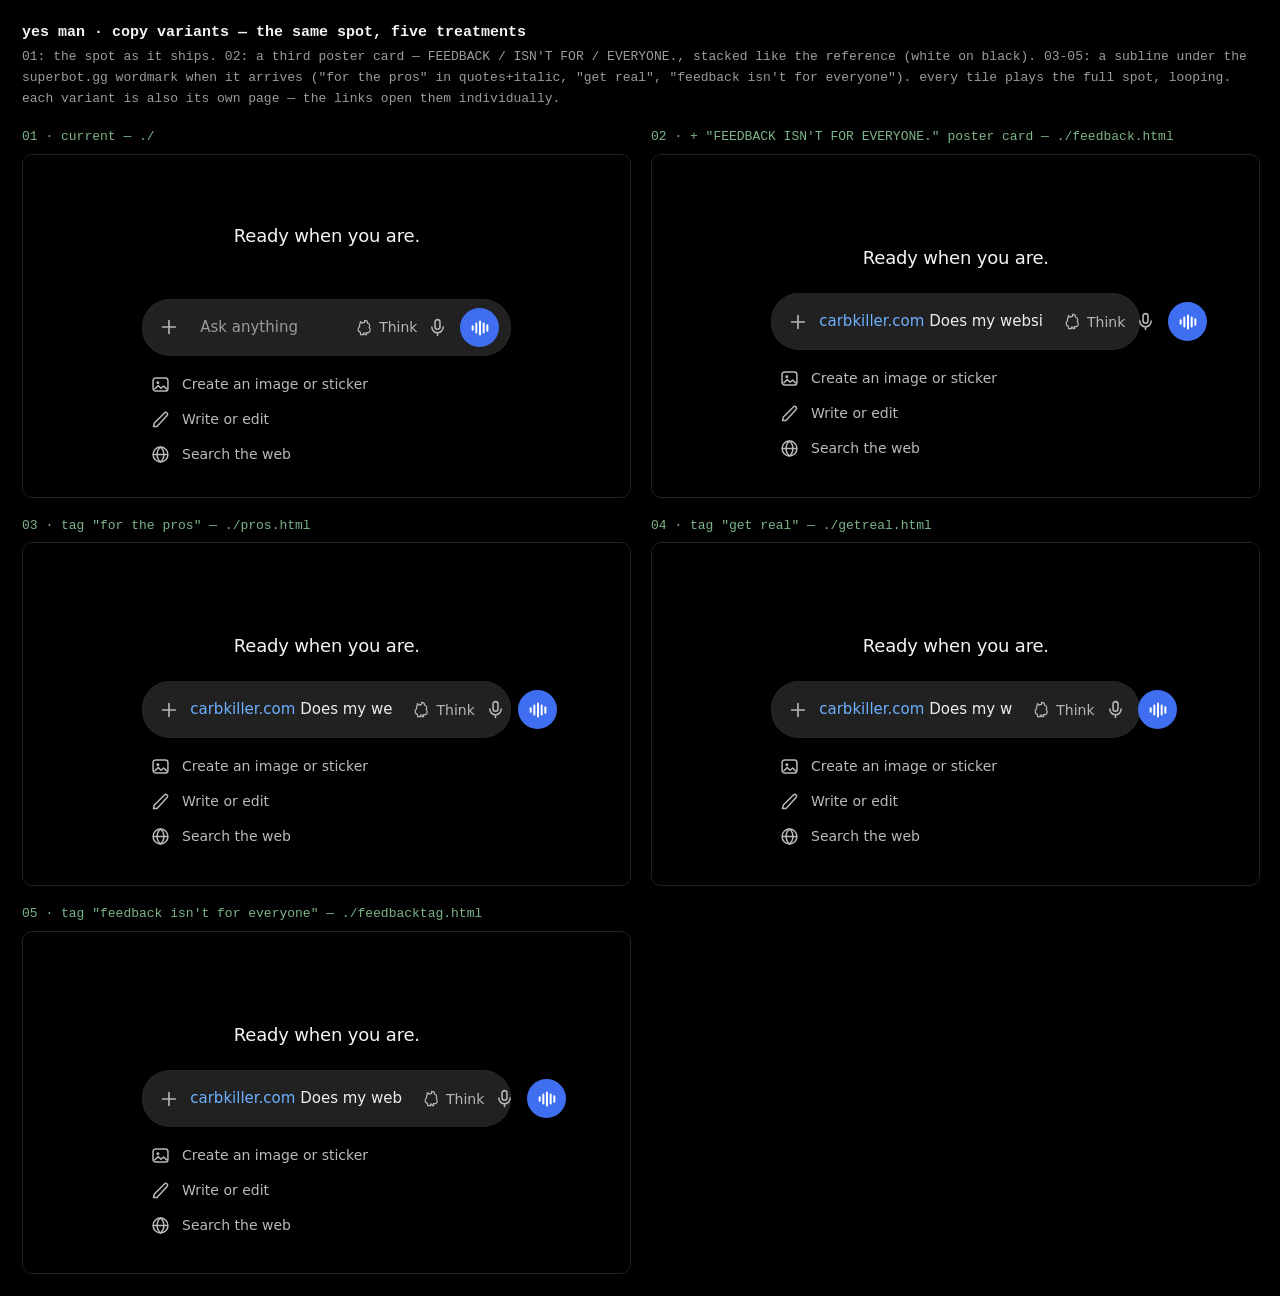
==== variants-copy.html @ bc752aca "Copy variants as standalone pages: feedback poster card, pros/getreal/feedbacktag wordmark sublines" ====
<!doctype html>
<html lang="en">
<head>
<meta charset="utf-8"/>
<meta name="viewport" content="width=device-width, initial-scale=1"/>
<title>superbot · yes man · copy variants</title>
<style>
  body { margin:0; background:#000; color:#f3f3f3; font:13px/1.6 ui-monospace, Menlo, monospace; padding:22px; }
  h1 { font:700 15px/1.4 ui-monospace, Menlo, monospace; margin:0 0 4px; }
  p { color:#9a9a9f; margin:0 0 18px; }
  .grid { display:grid; grid-template-columns:1fr 1fr; gap:18px 22px; }
  .row { display:grid; gap:6px; }
  .row label a { color:#7cb389; text-decoration:none; }
  .row label a:hover { text-decoration:underline; }
  iframe { width:100%; aspect-ratio:16/9; border:1px solid #232323; border-radius:10px; background:#000; }
</style>
</head>
<body>
  <h1>yes man · copy variants — the same spot, five treatments</h1>
  <p>01: the spot as it ships. 02: a third poster card — FEEDBACK / ISN'T FOR / EVERYONE., stacked like the reference (white on black). 03-05: a subline under the superbot.gg wordmark when it arrives ("for the pros" in quotes+italic, "get real", "feedback isn't for everyone"). every tile plays the full spot, looping. each variant is also its own page — the links open them individually.</p>
  <div class="grid">
  <div class="row"><label><a href="./" target="_blank">01 · current — ./</a></label><iframe loading="lazy" src="./?embed=1"></iframe></div>
  <div class="row"><label><a href="./feedback.html" target="_blank">02 · + "FEEDBACK ISN'T FOR EVERYONE." poster card — ./feedback.html</a></label><iframe loading="lazy" src="./feedback.html?embed=1"></iframe></div>
  <div class="row"><label><a href="./pros.html" target="_blank">03 · tag "for the pros" — ./pros.html</a></label><iframe loading="lazy" src="./pros.html?embed=1"></iframe></div>
  <div class="row"><label><a href="./getreal.html" target="_blank">04 · tag "get real" — ./getreal.html</a></label><iframe loading="lazy" src="./getreal.html?embed=1"></iframe></div>
  <div class="row"><label><a href="./feedbacktag.html" target="_blank">05 · tag "feedback isn't for everyone" — ./feedbacktag.html</a></label><iframe loading="lazy" src="./feedbacktag.html?embed=1"></iframe></div>
  </div>
</body>
</html>
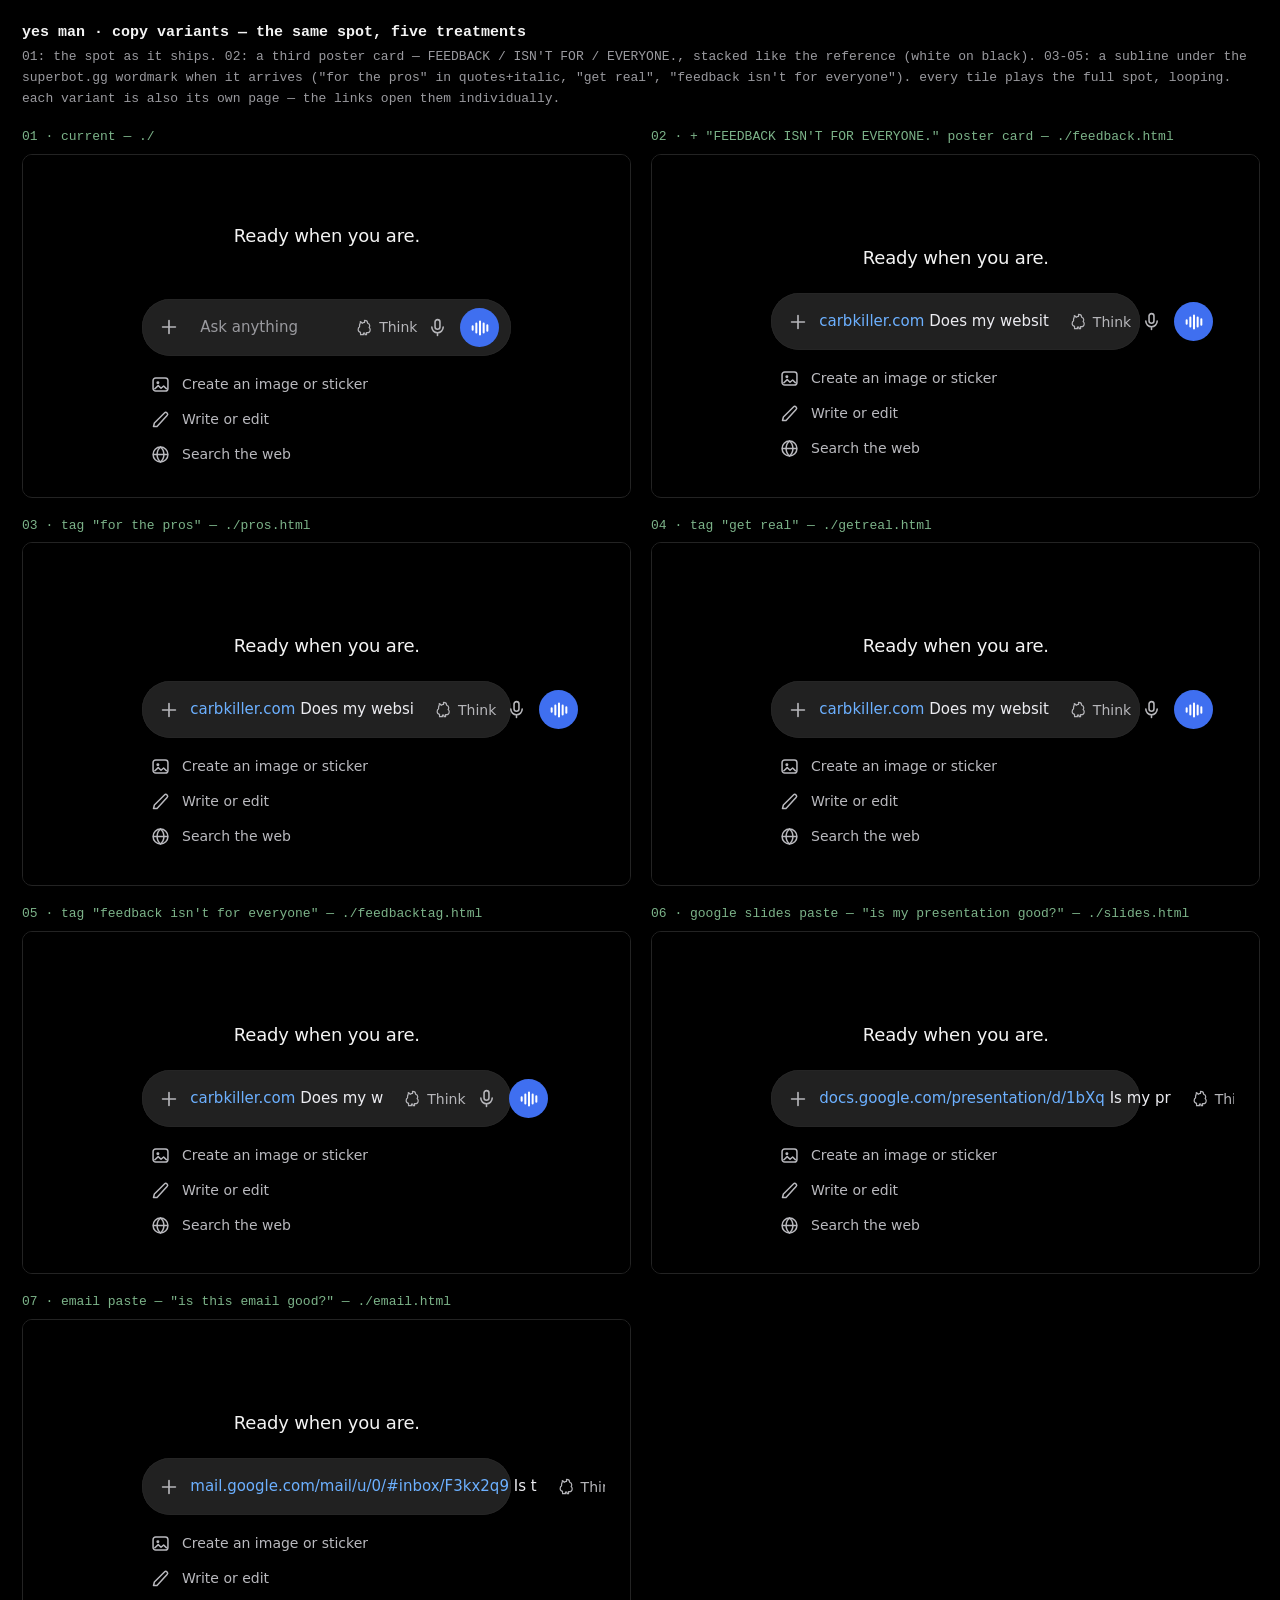
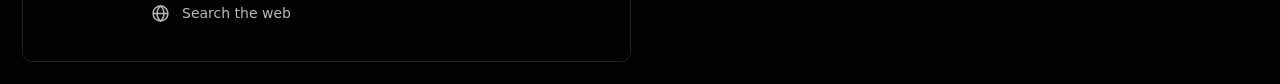
==== commit 692e295f: "Scene variants: slides.html (google slides paste, is my presentation good?) and email.html (gmail pa" ====
--- a/variants-copy.html
+++ b/variants-copy.html
@@ -24,6 +24,8 @@
   <div class="row"><label><a href="./pros.html" target="_blank">03 · tag "for the pros" — ./pros.html</a></label><iframe loading="lazy" src="./pros.html?embed=1"></iframe></div>
   <div class="row"><label><a href="./getreal.html" target="_blank">04 · tag "get real" — ./getreal.html</a></label><iframe loading="lazy" src="./getreal.html?embed=1"></iframe></div>
   <div class="row"><label><a href="./feedbacktag.html" target="_blank">05 · tag "feedback isn't for everyone" — ./feedbacktag.html</a></label><iframe loading="lazy" src="./feedbacktag.html?embed=1"></iframe></div>
+  <div class="row"><label><a href="./slides.html" target="_blank">06 · google slides paste — "is my presentation good?" — ./slides.html</a></label><iframe loading="lazy" src="./slides.html?embed=1"></iframe></div>
+  <div class="row"><label><a href="./email.html" target="_blank">07 · email paste — "is this email good?" — ./email.html</a></label><iframe loading="lazy" src="./email.html?embed=1"></iframe></div>
   </div>
 </body>
 </html>
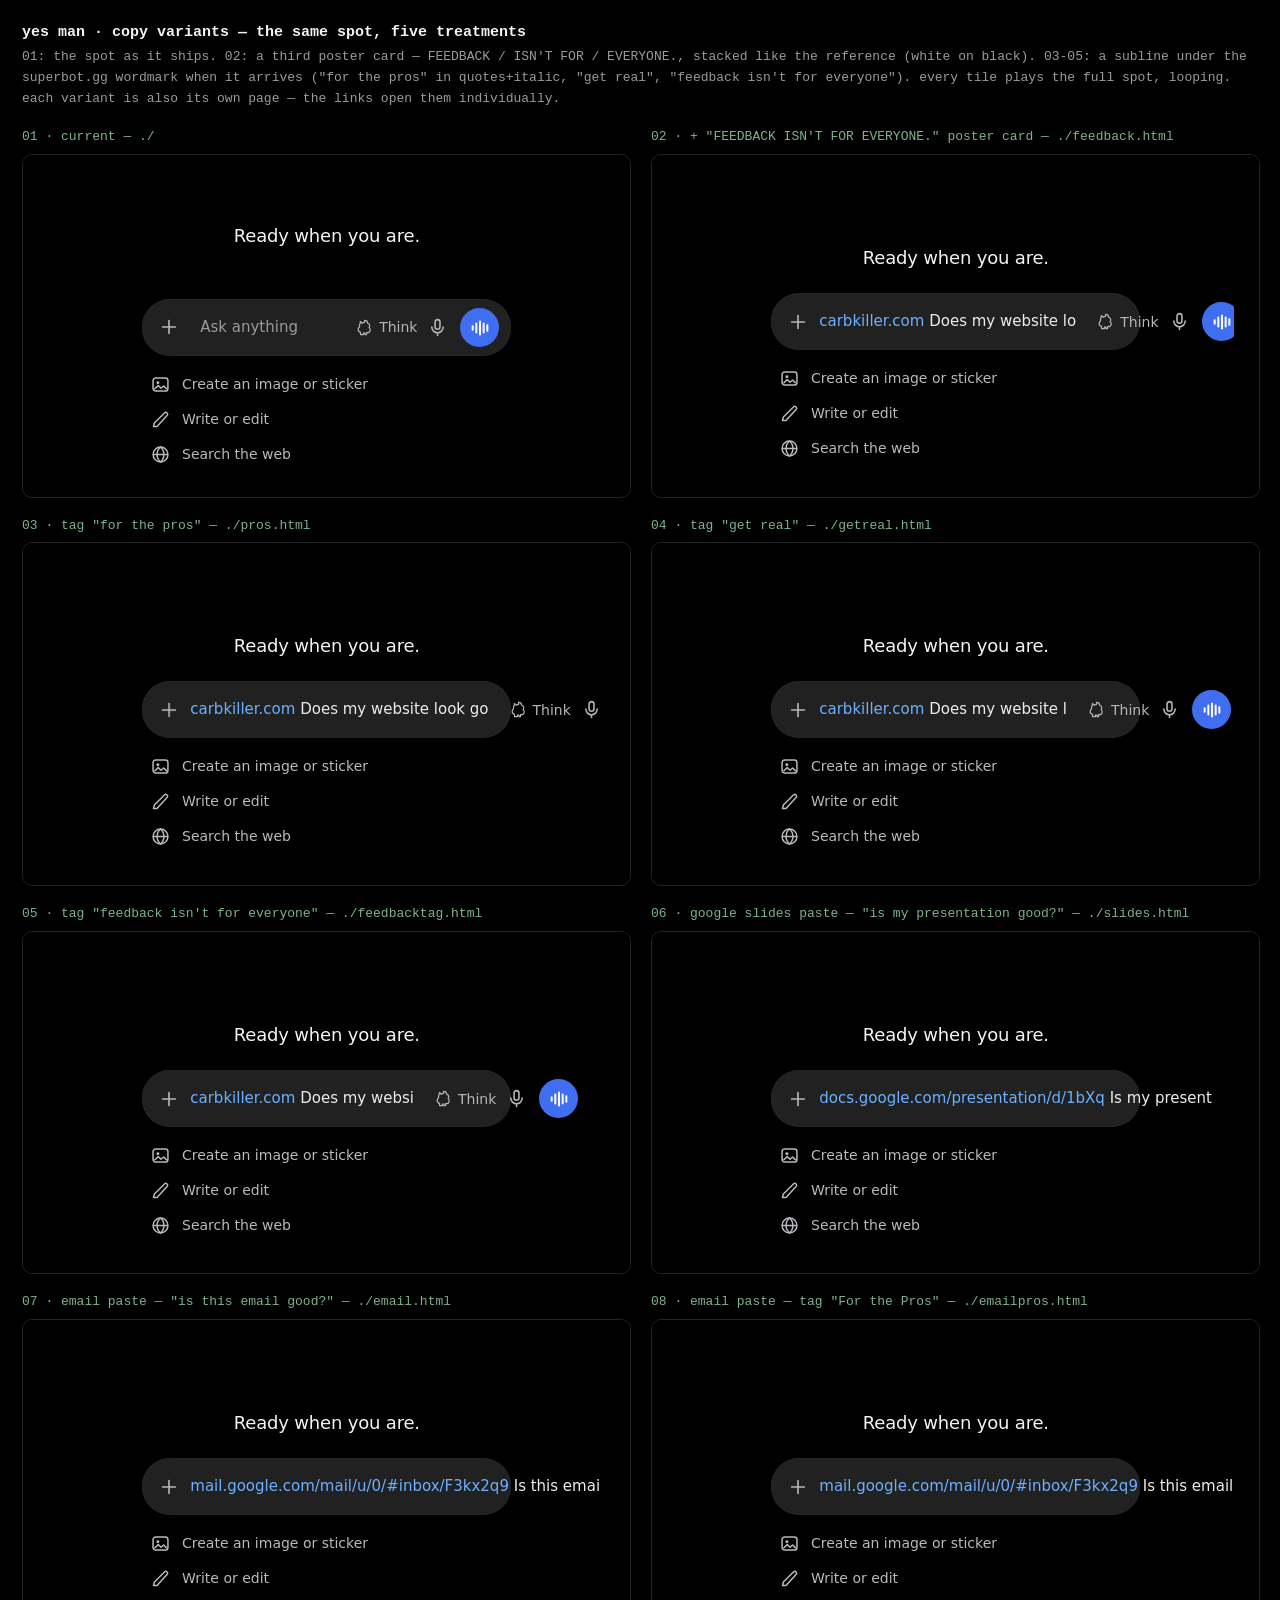
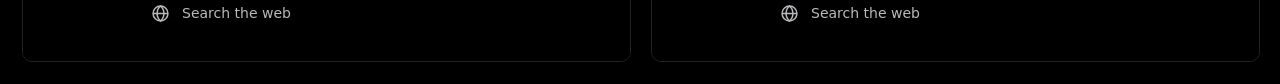
==== commit 8f23ce65: "emailpros: the gmail scene with the For the Pros endcard tag" ====
--- a/variants-copy.html
+++ b/variants-copy.html
@@ -26,6 +26,7 @@
   <div class="row"><label><a href="./feedbacktag.html" target="_blank">05 · tag "feedback isn't for everyone" — ./feedbacktag.html</a></label><iframe loading="lazy" src="./feedbacktag.html?embed=1"></iframe></div>
   <div class="row"><label><a href="./slides.html" target="_blank">06 · google slides paste — "is my presentation good?" — ./slides.html</a></label><iframe loading="lazy" src="./slides.html?embed=1"></iframe></div>
   <div class="row"><label><a href="./email.html" target="_blank">07 · email paste — "is this email good?" — ./email.html</a></label><iframe loading="lazy" src="./email.html?embed=1"></iframe></div>
+  <div class="row"><label><a href="./emailpros.html" target="_blank">08 · email paste — tag "For the Pros" — ./emailpros.html</a></label><iframe loading="lazy" src="./emailpros.html?embed=1"></iframe></div>
   </div>
 </body>
 </html>
